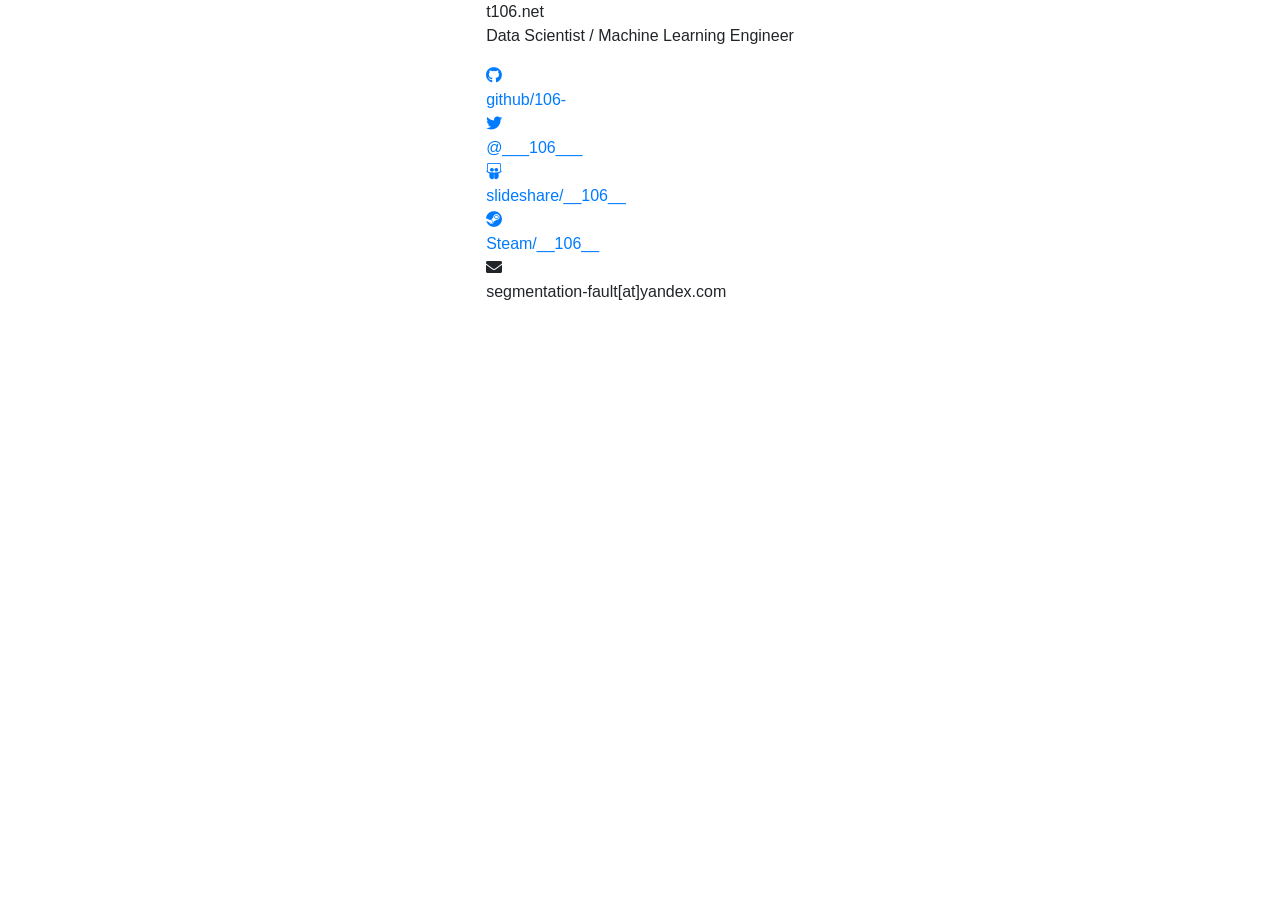
==== index.html @ 4b1e7422 "github.ioの場合とで記載を変える" ====
<!doctype html>
<html lang="en">
  <head>
    <title>Welcome to t106.net! ^._.^</title>
    <meta charset="utf-8" />
    <meta
      name="viewport"
      content="width=device-width, user-scalable=no, minimum-scale=1.0, maximum-scale=1.0"
    />
    <meta name="author" content="106" />
    <link href="css/main.css" rel="stylesheet" />
    <link
      rel="stylesheet"
      href="https://stackpath.bootstrapcdn.com/bootstrap/4.3.1/css/bootstrap.min.css"
      integrity="sha384-ggOyR0iXCbMQv3Xipma34MD+dH/1fQ784/j6cY/iJTQUOhcWr7x9JvoRxT2MZw1T"
      crossorigin="anonymous"
    />
    <link
      href="https://fonts.googleapis.com/css?family=Halant"
      rel="stylesheet"
    />
    <link
      href="https://use.fontawesome.com/releases/v5.0.6/css/all.css"
      rel="stylesheet"
    />
    <!-- Global site tag (gtag.js) - Google Analytics -->
    <script
      async
      src="https://www.googletagmanager.com/gtag/js?id=G-97RE4JJMZP"
    ></script>
    <script>
      window.dataLayer = window.dataLayer || [];
      function gtag() {
        dataLayer.push(arguments);
      }
      gtag("js", new Date());
      gtag("config", "G-97RE4JJMZP");
    </script>

    <!-- プロフィール部分を隠すためのクエリチェック -->
    <script>
      (function () {
        var h = window.location.hostname;
        var urlParams = new URLSearchParams(window.location.search);
        document.addEventListener("DOMContentLoaded", function () {
          if (h === "106-.github.io") {
            document.title = "Welcome to 106-.github.io! ^._.^";
            document.getElementById("panel-title").textContent = h;
          }
          if (urlParams.has("noProfile")) {
            var profileSection = document.getElementById("content");
            if (profileSection) profileSection.style.display = "none";
          }
        });
      })();
    </script>
  </head>

  <body>
    <script src="js/alter.js"></script>
    <section id="content">
      <div class="h-100 d-flex align-items-center justify-content-center">
        <div class="profile-panel">
          <div class="panel-header">
            <span class="panel-title" id="panel-title">t106.net</span>
          </div>
          <div class="panel-divider">
            <p class="panel-tagline">
              Data Scientist / Machine Learning Engineer
            </p>
          </div>
          <a
            href="https://github.com/106-"
            class="link-item"
            target="_blank"
            rel="noopener"
          >
            <div class="link-icon"><i class="fab fa-github"></i></div>
            <div class="link-content">
              <div class="link-title">github/106-</div>
            </div>
          </a>
          <a
            href="https://twitter.com/___106___"
            class="link-item"
            target="_blank"
            rel="noopener"
          >
            <div class="link-icon"><i class="fab fa-twitter"></i></div>
            <div class="link-content">
              <div class="link-title">@___106___</div>
            </div>
          </a>
          <a
            href="https://www.slideshare.net/__106__"
            class="link-item"
            target="_blank"
            rel="noopener"
          >
            <div class="link-icon"><i class="fab fa-slideshare"></i></div>
            <div class="link-content">
              <div class="link-title">slideshare/__106__</div>
            </div>
          </a>
          <a
            href="https://steamcommunity.com/profiles/76561198127476146/"
            class="link-item"
            target="_blank"
            rel="noopener"
          >
            <div class="link-icon"><i class="fab fa-steam"></i></div>
            <div class="link-content">
              <div class="link-title">Steam/__106__</div>
            </div>
          </a>
          <div class="link-item" style="cursor: default">
            <div class="link-icon"><i class="fas fa-envelope"></i></div>
            <div class="link-content">
              <div class="link-title">segmentation-fault[at]yandex.com</div>
            </div>
          </div>
        </div>
      </div>
    </section>
    <script
      src="https://code.jquery.com/jquery-3.3.1.slim.min.js"
      integrity="sha384-q8i/X+965DzO0rT7abK41JStQIAqVgRVzpbzo5smXKp4YfRvH+8abtTE1Pi6jizo"
      crossorigin="anonymous"
    ></script>
    <script
      src="https://stackpath.bootstrapcdn.com/bootstrap/4.3.1/js/bootstrap.min.js"
      integrity="sha384-JjSmVgyd0p3pXB1rRibZUAYoIIy6OrQ6VrjIEaFf/nJGzIxFDsf4x0xIM+B07jRM"
      crossorigin="anonymous"
    ></script>
  </body>
</html>
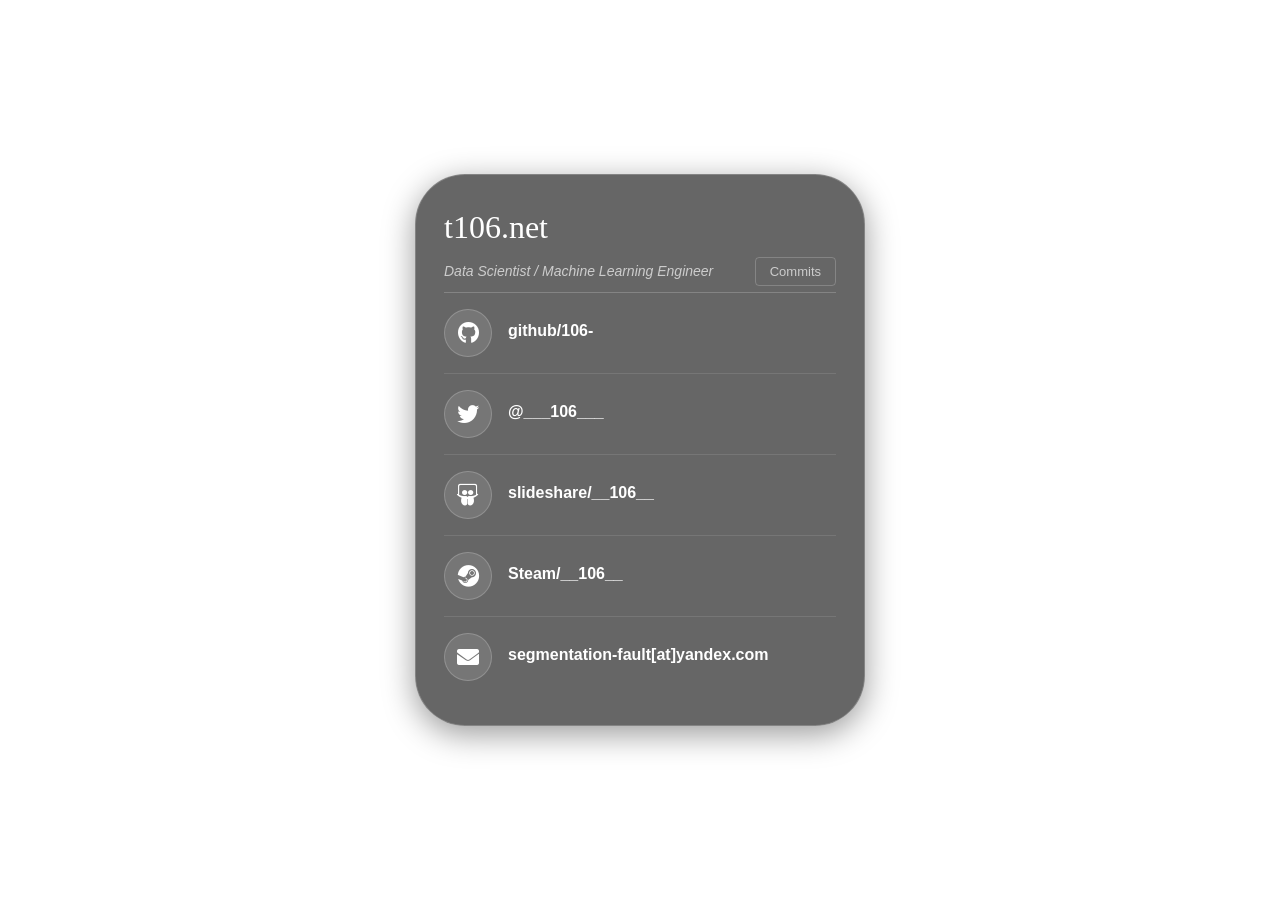
==== commit 08f95ca6: "コミットウォッチの追記" ====
--- a/index.html
+++ b/index.html
@@ -35,6 +35,10 @@
       }
       gtag("js", new Date());
       gtag("config", "G-97RE4JJMZP");
+      // "t106.net" or "106-.github.io"
+      gtag("event", "page_hostname", {
+        hostname: window.location.hostname,
+      });
     </script>
 
     <!-- プロフィール部分を隠すためのクエリチェック -->
@@ -68,60 +72,153 @@
             <p class="panel-tagline">
               Data Scientist / Machine Learning Engineer
             </p>
-          </div>
-          <a
-            href="https://github.com/106-"
-            class="link-item"
-            target="_blank"
-            rel="noopener"
-          >
-            <div class="link-icon"><i class="fab fa-github"></i></div>
-            <div class="link-content">
-              <div class="link-title">github/106-</div>
+            <button class="toggle-btn" id="toggle-btn" onclick="toggleTab()">
+              Commits
+            </button>
+          </div>
+          <div id="tab-links" class="tab-pane">
+            <a
+              href="https://github.com/106-"
+              class="link-item"
+              target="_blank"
+              rel="noopener"
+              onclick="gaClick('github/106-')"
+            >
+              <div class="link-icon"><i class="fab fa-github"></i></div>
+              <div class="link-content">
+                <div class="link-title">github/106-</div>
+              </div>
+            </a>
+            <a
+              href="https://twitter.com/___106___"
+              class="link-item"
+              target="_blank"
+              rel="noopener"
+              onclick="gaClick('@___106___')"
+            >
+              <div class="link-icon"><i class="fab fa-twitter"></i></div>
+              <div class="link-content">
+                <div class="link-title">@___106___</div>
+              </div>
+            </a>
+            <a
+              href="https://www.slideshare.net/__106__"
+              class="link-item"
+              target="_blank"
+              rel="noopener"
+              onclick="gaClick('slideshare/__106__')"
+            >
+              <div class="link-icon"><i class="fab fa-slideshare"></i></div>
+              <div class="link-content">
+                <div class="link-title">slideshare/__106__</div>
+              </div>
+            </a>
+            <a
+              href="https://steamcommunity.com/profiles/76561198127476146/"
+              class="link-item"
+              target="_blank"
+              rel="noopener"
+              onclick="gaClick('Steam/__106__')"
+            >
+              <div class="link-icon"><i class="fab fa-steam"></i></div>
+              <div class="link-content">
+                <div class="link-title">Steam/__106__</div>
+              </div>
+            </a>
+            <div class="link-item" style="cursor: default">
+              <div class="link-icon"><i class="fas fa-envelope"></i></div>
+              <div class="link-content">
+                <div class="link-title">segmentation-fault[at]yandex.com</div>
+              </div>
             </div>
-          </a>
-          <a
-            href="https://twitter.com/___106___"
-            class="link-item"
-            target="_blank"
-            rel="noopener"
-          >
-            <div class="link-icon"><i class="fab fa-twitter"></i></div>
-            <div class="link-content">
-              <div class="link-title">@___106___</div>
-            </div>
-          </a>
-          <a
-            href="https://www.slideshare.net/__106__"
-            class="link-item"
-            target="_blank"
-            rel="noopener"
-          >
-            <div class="link-icon"><i class="fab fa-slideshare"></i></div>
-            <div class="link-content">
-              <div class="link-title">slideshare/__106__</div>
-            </div>
-          </a>
-          <a
-            href="https://steamcommunity.com/profiles/76561198127476146/"
-            class="link-item"
-            target="_blank"
-            rel="noopener"
-          >
-            <div class="link-icon"><i class="fab fa-steam"></i></div>
-            <div class="link-content">
-              <div class="link-title">Steam/__106__</div>
-            </div>
-          </a>
-          <div class="link-item" style="cursor: default">
-            <div class="link-icon"><i class="fas fa-envelope"></i></div>
-            <div class="link-content">
-              <div class="link-title">segmentation-fault[at]yandex.com</div>
+          </div>
+          <div id="tab-commits" class="tab-pane" style="display: none">
+            <div id="commits-list">
+              <div class="commit-loading">Loading...</div>
             </div>
           </div>
         </div>
       </div>
     </section>
+    <script>
+      var currentTab = "links";
+
+      function toggleTab() {
+        currentTab = currentTab === "links" ? "commits" : "links";
+        document.getElementById("tab-links").style.display =
+          currentTab === "links" ? "" : "none";
+        document.getElementById("tab-commits").style.display =
+          currentTab === "commits" ? "" : "none";
+        document.getElementById("toggle-btn").textContent =
+          currentTab === "links" ? "Commits" : "Links";
+        if (
+          currentTab === "commits" &&
+          !document.getElementById("commits-list").dataset.loaded
+        ) {
+          loadCommits();
+        }
+      }
+
+      function loadCommits() {
+        fetch("data/commits.json")
+          .then(function (r) {
+            return r.json();
+          })
+          .then(function (commits) {
+            var list = document.getElementById("commits-list");
+            list.dataset.loaded = "1";
+            if (!commits.length) {
+              list.innerHTML =
+                '<div class="commit-loading">No commits found.</div>';
+              return;
+            }
+            list.innerHTML = commits
+              .map(function (c) {
+                var url = "https://github.com/" + c.repo + "/commit/" + c.sha;
+                return (
+                  '<a href="' +
+                  url +
+                  '" class="link-item link-item--compact" target="_blank" rel="noopener" onclick="gaClick(\'commit:' +
+                  escapeHtml(c.repo) +
+                  "')\">" +
+                  '<div class="link-icon"><svg viewBox="0 0 24 24" fill="none" stroke="currentColor" stroke-width="2" stroke-linecap="round" width="22" height="22"><line x1="2" y1="12" x2="7" y2="12"/><circle cx="12" cy="12" r="4" fill="currentColor" stroke="none"/><line x1="17" y1="12" x2="22" y2="12"/></svg></div>' +
+                  '<div class="link-content">' +
+                  '<div class="link-title commit-message">' +
+                  escapeHtml(c.message) +
+                  "</div>" +
+                  '<div class="commit-meta">' +
+                  escapeHtml(c.repo) +
+                  " &middot; " +
+                  c.date +
+                  "</div>" +
+                  "</div></a>"
+                );
+              })
+              .join("");
+          })
+          .catch(function () {
+            document.getElementById("commits-list").innerHTML =
+              '<div class="commit-loading">Failed to load.</div>';
+          });
+      }
+
+      function gaClick(label) {
+        if (typeof gtag !== "undefined") {
+          gtag("event", "click", {
+            event_category: "outbound_link",
+            event_label: label,
+          });
+        }
+      }
+
+      function escapeHtml(s) {
+        return s
+          .replace(/&/g, "&amp;")
+          .replace(/</g, "&lt;")
+          .replace(/>/g, "&gt;")
+          .replace(/"/g, "&quot;");
+      }
+    </script>
     <script
       src="https://code.jquery.com/jquery-3.3.1.slim.min.js"
       integrity="sha384-q8i/X+965DzO0rT7abK41JStQIAqVgRVzpbzo5smXKp4YfRvH+8abtTE1Pi6jizo"
--- a/css/main.css
+++ b/css/main.css
@@ -0,0 +1,179 @@
+#canvas {
+  position: fixed;
+  top: 0;
+  left: 0;
+  width: 100%;
+  height: 100%;
+  z-index: -1;
+}
+
+#content {
+  position: absolute;
+  top: 0;
+  left: 0;
+  width: 100%;
+  height: 100%;
+}
+
+a:link {
+  color: white;
+}
+
+a:visited {
+  color: white;
+}
+
+.profile-panel {
+  width: min(450px, 90vw);
+  background-color: rgba(0, 0, 0, 0.6);
+  backdrop-filter: blur(1px);
+  border: 1px solid rgba(255, 255, 255, 0.2);
+  border-radius: 50px;
+  padding: clamp(16px, 4vw, 28px);
+  box-shadow: 0 8px 32px rgba(0, 0, 0, 0.4);
+  box-sizing: border-box;
+}
+
+.panel-header {
+  display: flex;
+  justify-content: space-between;
+  align-items: center;
+}
+
+.panel-title {
+  color: #ffffff;
+  font-family: "Halant", serif;
+  font-size: clamp(22px, 6vw, 32px);
+  font-weight: 500;
+}
+
+.panel-divider {
+  display: flex;
+  align-items: center;
+  justify-content: space-between;
+  border-bottom: 1px solid rgba(255, 255, 255, 0.2);
+  padding-top: clamp(4px, 1vw, 6px);
+  padding-bottom: clamp(4px, 1vw, 6px);
+  margin-bottom: 0;
+}
+
+.panel-tagline {
+  color: #cccccc;
+  font-size: clamp(12px, 3vw, 14px);
+  font-style: italic;
+  font-family: Arial, sans-serif;
+  margin: 0;
+}
+
+.link-item {
+  display: flex;
+  align-items: center;
+  padding: clamp(12px, 3vw, 16px) 0;
+  border-bottom: 1px solid rgba(255, 255, 255, 0.1);
+  text-decoration: none;
+  transition: opacity 0.2s ease;
+}
+
+.link-item:hover {
+  opacity: 0.8;
+  text-decoration: none;
+}
+
+.link-item:last-child {
+  border-bottom: none;
+}
+
+.link-icon {
+  width: clamp(40px, 8vw, 48px);
+  height: clamp(40px, 8vw, 48px);
+  border-radius: 50%;
+  background-color: rgba(255, 255, 255, 0.1);
+  border: 1px solid rgba(255, 255, 255, 0.2);
+  display: flex;
+  align-items: center;
+  justify-content: center;
+  margin-right: clamp(12px, 3vw, 16px);
+  flex-shrink: 0;
+  color: #ffffff;
+  font-size: clamp(18px, 4vw, 22px);
+}
+
+.link-content {
+  flex: 1;
+  min-width: 0;
+}
+
+.link-title {
+  color: #ffffff;
+  font-size: clamp(14px, 3.5vw, 16px);
+  font-weight: bold;
+  font-family: Arial, sans-serif;
+  margin-bottom: clamp(2px, 1vw, 4px);
+}
+
+.link-desc {
+  color: #cccccc;
+  font-size: clamp(12px, 3vw, 14px);
+  line-height: 1.4;
+  font-family: Arial, sans-serif;
+}
+
+.toggle-btn {
+  background: none;
+  border: 1px solid rgba(255, 255, 255, 0.2);
+  color: #cccccc;
+  padding: 4px 14px;
+  font-size: 13px;
+  cursor: pointer;
+  border-radius: 4px;
+  font-family: Arial, sans-serif;
+  transition: all 0.2s ease;
+}
+
+.toggle-btn:hover {
+  background-color: rgba(255, 255, 255, 0.1);
+  color: #ffffff;
+}
+
+.link-item--compact {
+  padding: clamp(6px, 1.5vw, 8px) 0;
+}
+
+.link-item--compact .link-icon {
+  width: clamp(28px, 5vw, 32px);
+  height: clamp(28px, 5vw, 32px);
+  font-size: clamp(12px, 2.5vw, 14px);
+  margin-right: clamp(8px, 2vw, 12px);
+}
+
+.commit-message {
+  white-space: nowrap;
+  overflow: hidden;
+  text-overflow: ellipsis;
+  max-width: 100%;
+}
+
+.commit-meta {
+  color: #888888;
+  font-size: clamp(11px, 2.5vw, 13px);
+  font-family: Arial, sans-serif;
+  margin-top: 2px;
+}
+
+.commit-loading {
+  color: #888888;
+  font-size: 14px;
+  font-family: Arial, sans-serif;
+  padding: 16px 0;
+  text-align: center;
+}
+
+@media (max-width: 576px) {
+  .panel-header {
+    justify-content: center;
+  }
+
+  .panel-tagline {
+    text-align: center;
+  }
+}
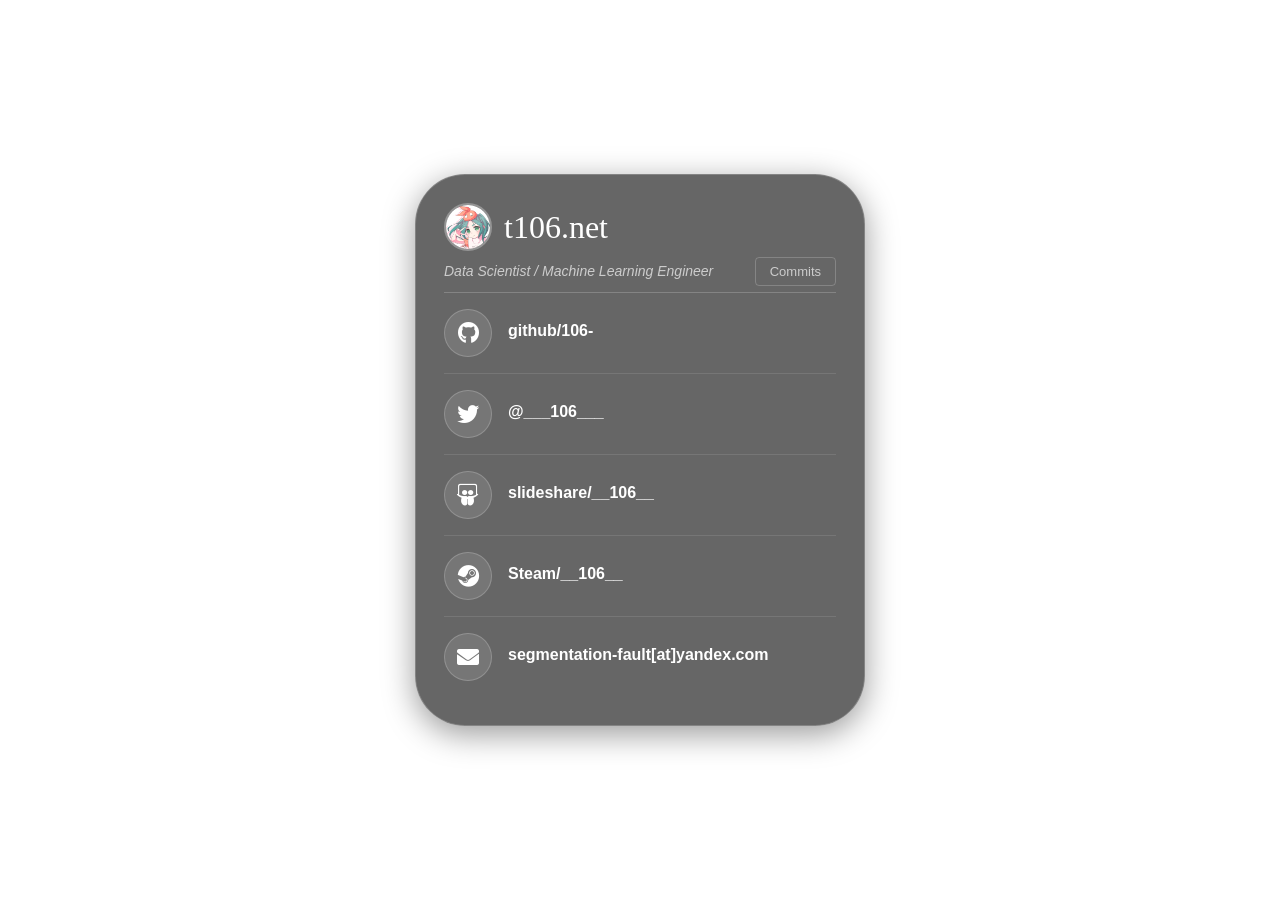
==== commit 1a6af062: "キメ顔を追加" ====
--- a/index.html
+++ b/index.html
@@ -66,6 +66,7 @@
       <div class="h-100 d-flex align-items-center justify-content-center">
         <div class="profile-panel">
           <div class="panel-header">
+            <img src="images/ononoki_1.png" alt="avatar" class="panel-avatar" onclick="(function(el){var n=parseInt(el.src.match(/ononoki_(\d+)/)[1])%3+1;el.src='images/ononoki_'+n+'.png';})(this)" style="cursor:pointer" />
             <span class="panel-title" id="panel-title">t106.net</span>
           </div>
           <div class="panel-divider">
--- a/css/main.css
+++ b/css/main.css
@@ -36,8 +36,18 @@
 
 .panel-header {
   display: flex;
-  justify-content: space-between;
+  justify-content: flex-start;
   align-items: center;
+  gap: 12px;
+}
+
+.panel-avatar {
+  width: 48px;
+  height: 48px;
+  border-radius: 50%;
+  object-fit: cover;
+  border: 2px solid rgba(255, 255, 255, 0.3);
+  flex-shrink: 0;
 }
 
 .panel-title {
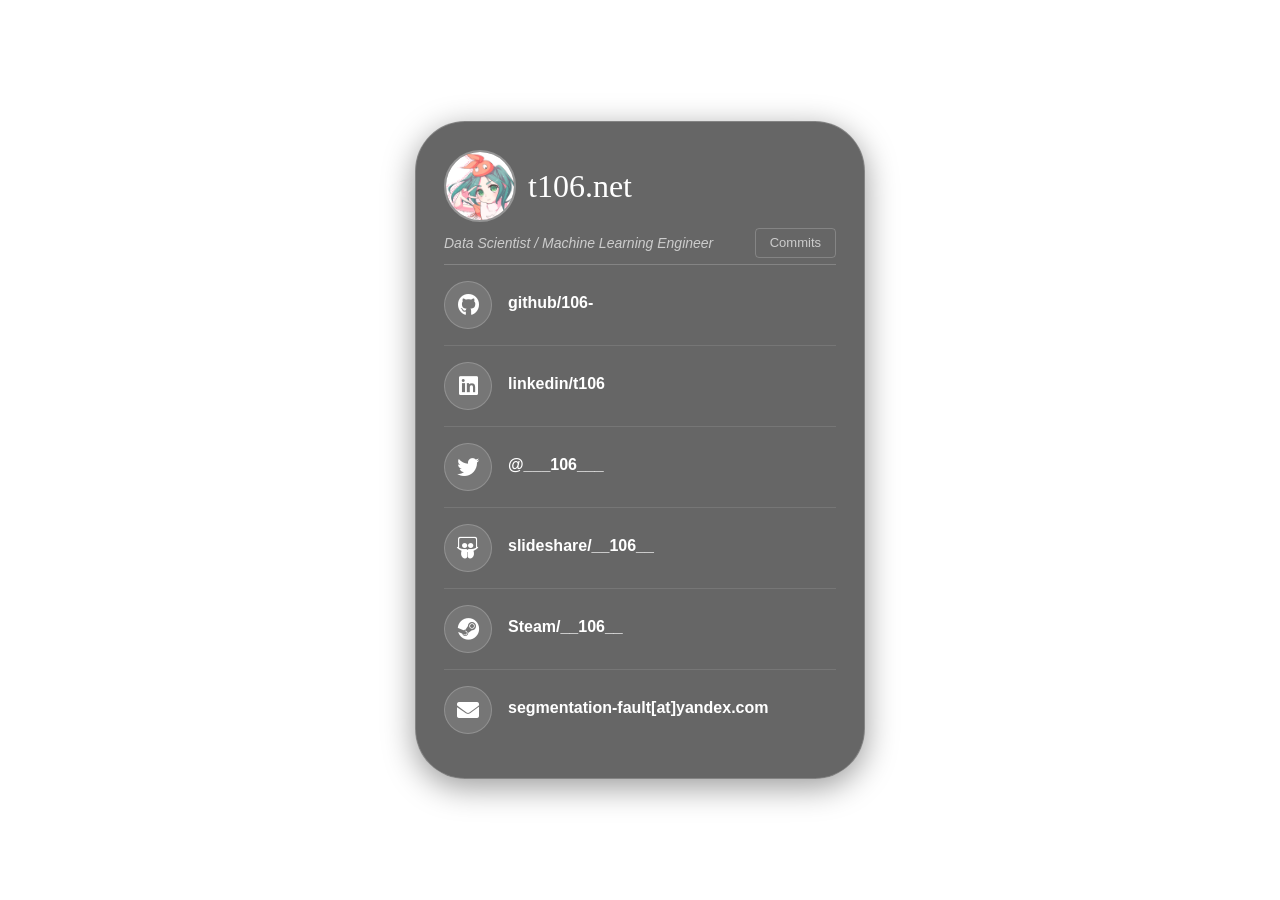
==== commit c57166e0: "Add linkedin link" ====
--- a/index.html
+++ b/index.html
@@ -88,6 +88,18 @@
               <div class="link-icon"><i class="fab fa-github"></i></div>
               <div class="link-content">
                 <div class="link-title">github/106-</div>
+              </div>
+            </a>
+            <a
+              href="https://www.linkedin.com/in/t106/"
+              class="link-item"
+              target="_blank"
+              rel="noopener"
+              onclick="gaClick('linkedin/t106')"
+            >
+              <div class="link-icon"><i class="fab fa-linkedin"></i></div>
+              <div class="link-content">
+                <div class="link-title">linkedin/t106</div>
               </div>
             </a>
             <a
--- a/css/main.css
+++ b/css/main.css
@@ -42,8 +42,8 @@
 }
 
 .panel-avatar {
-  width: 48px;
-  height: 48px;
+  width: 72px;
+  height: 72px;
   border-radius: 50%;
   object-fit: cover;
   border: 2px solid rgba(255, 255, 255, 0.3);
